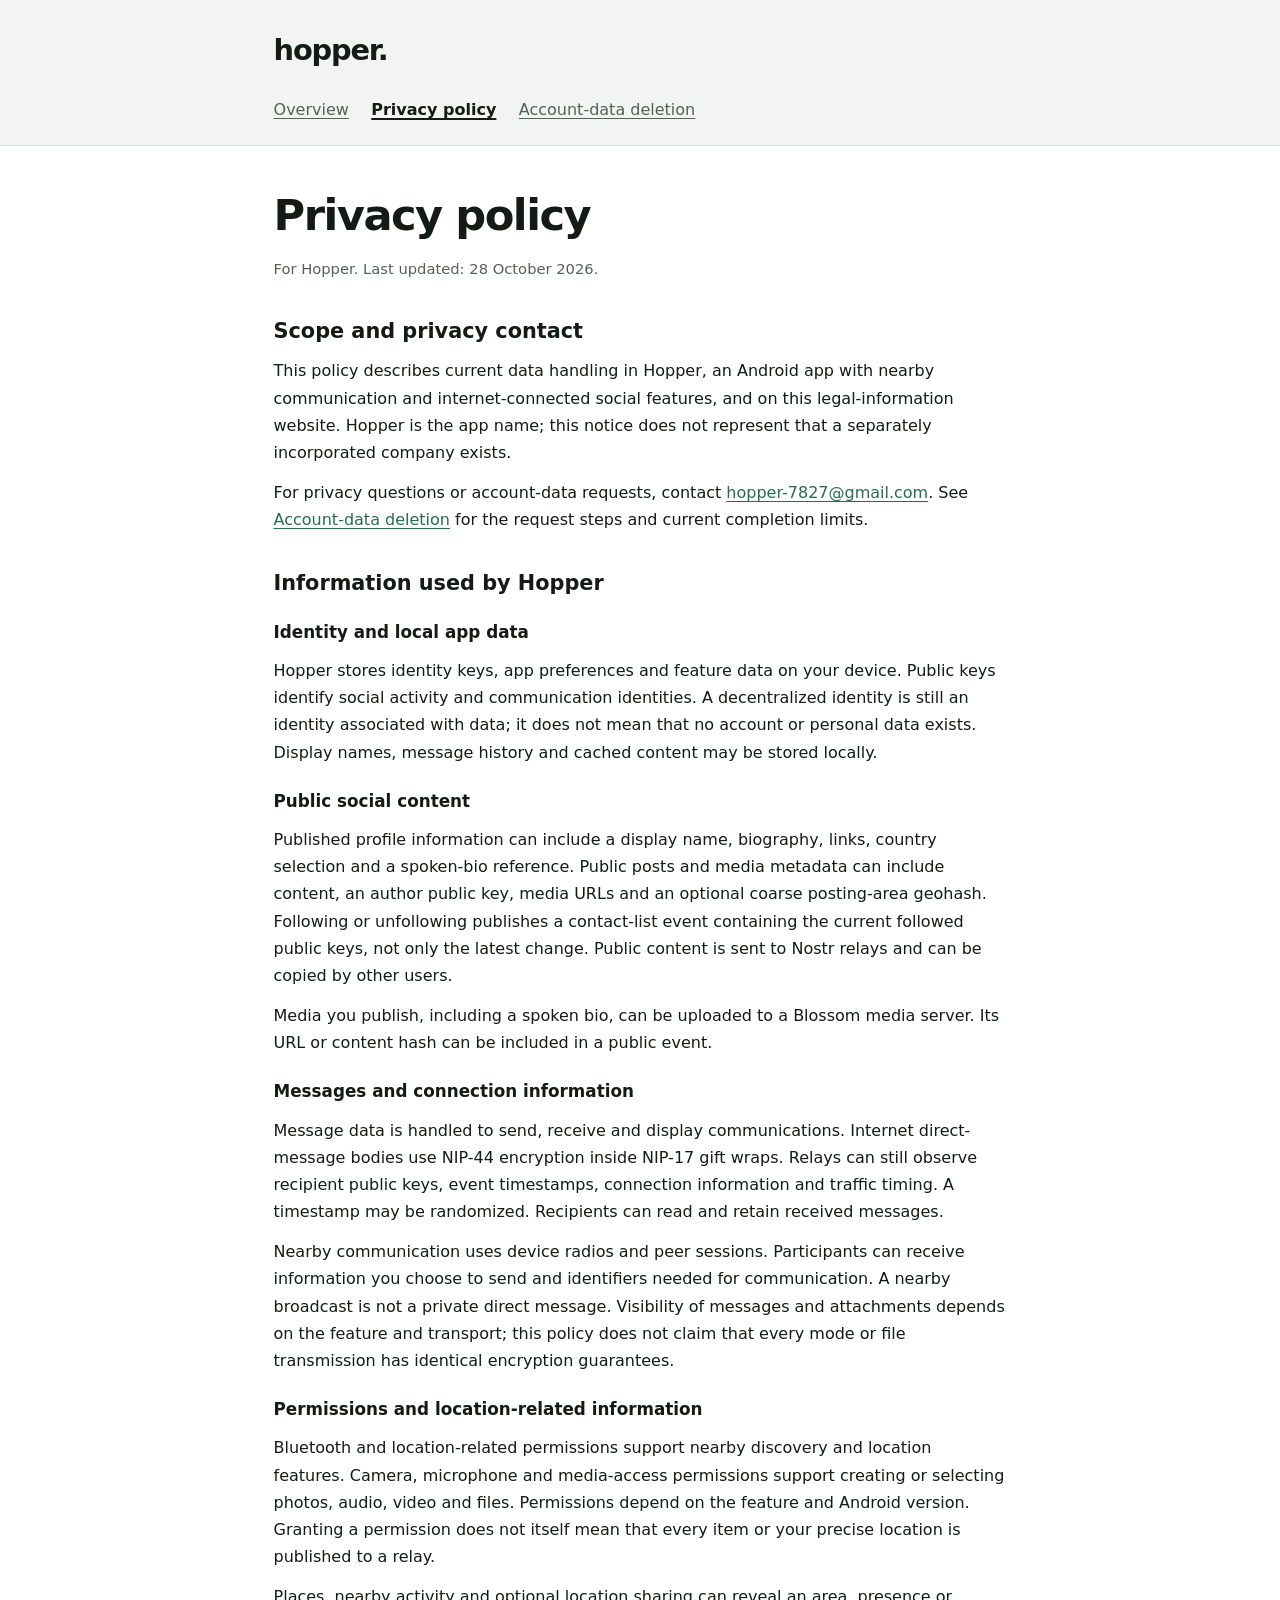
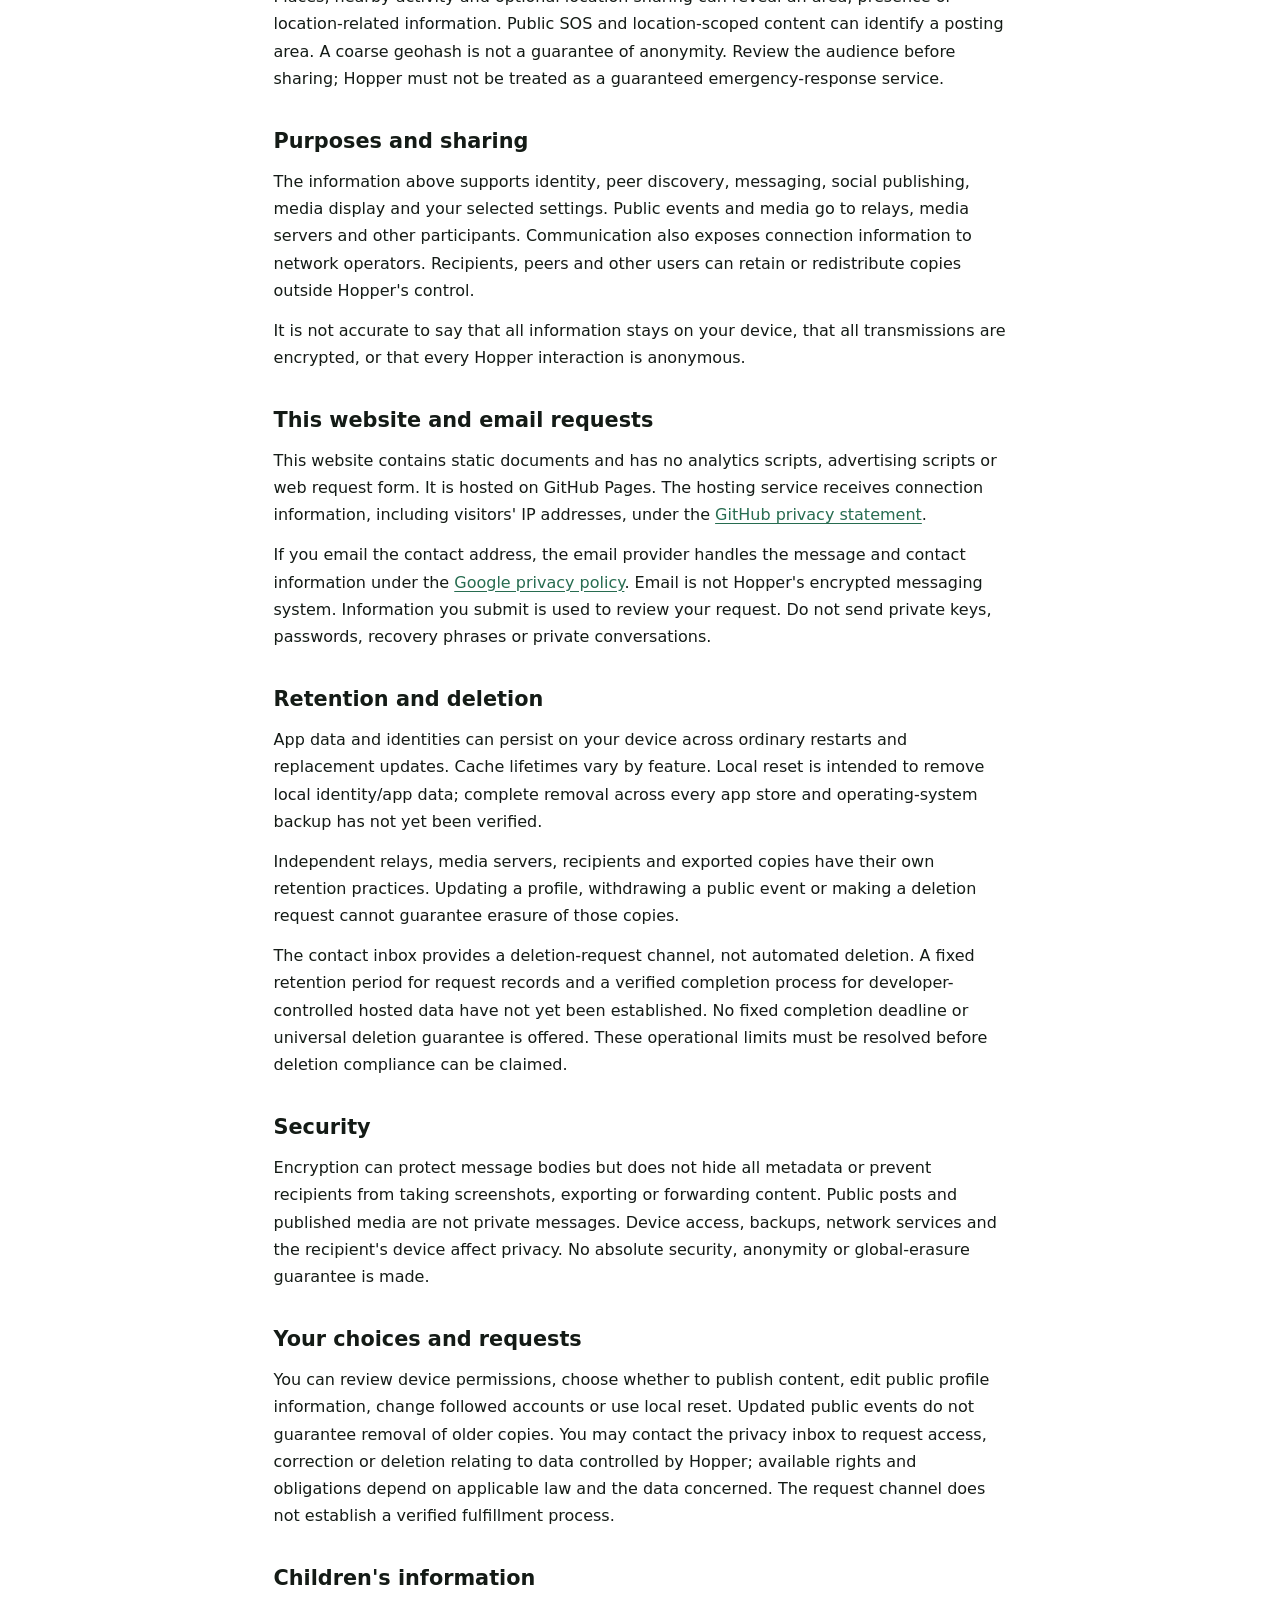
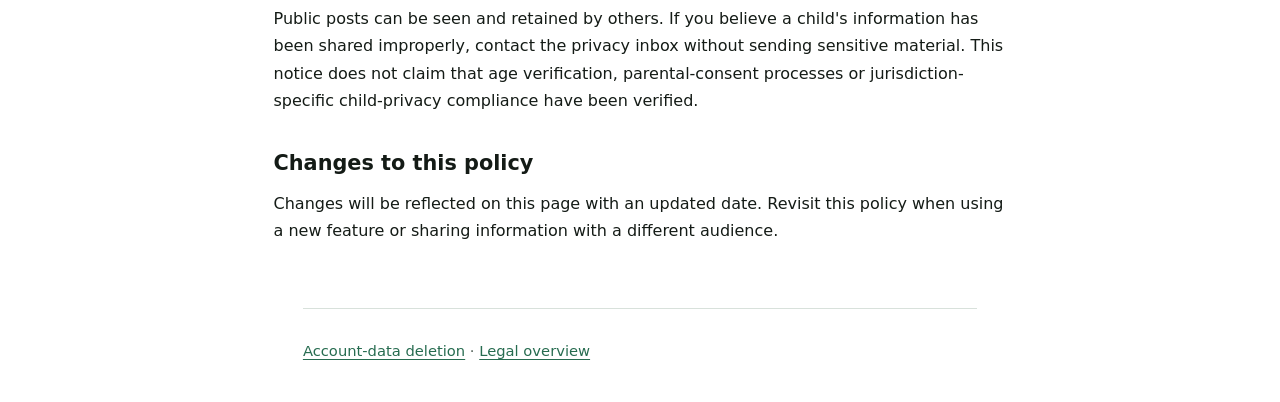
==== privacy.html @ befa7c21 "Publish Hopper privacy and account-data deletion information Describe current sharing, security and " ====
<!doctype html>
<html lang="en">
<head>
  <meta charset="utf-8">
  <meta name="viewport" content="width=device-width, initial-scale=1">
  <meta name="description" content="Privacy policy for Hopper, including data use, sharing, retention, security and account-data requests.">
  <title>Privacy policy | Hopper</title>
  <link rel="stylesheet" href="styles.css">
</head>
<body>
  <a class="skip" href="#main">Skip to content</a>
  <header><div class="header-inner">
    <a class="brand" href="index.html" aria-label="Hopper legal information">hopper.</a>
    <nav aria-label="Legal pages">
      <a href="index.html">Overview</a>
      <a href="privacy.html" aria-current="page">Privacy policy</a>
      <a href="deletion.html">Account-data deletion</a>
    </nav>
  </div></header>
  <main id="main">
    <h1>Privacy policy</h1>
    <p class="updated">For Hopper. Last updated: <time datetime="2026-10-28">28 October 2026</time>.</p>
    <h2>Scope and privacy contact</h2>
    <p>This policy describes current data handling in Hopper, an Android app with nearby communication and internet-connected social features, and on this legal-information website. Hopper is the app name; this notice does not represent that a separately incorporated company exists.</p>
    <p>For privacy questions or account-data requests, contact <a href="mailto:hopper-7827@gmail.com">hopper-7827@gmail.com</a>. See <a href="deletion.html">Account-data deletion</a> for the request steps and current completion limits.</p>
    <h2>Information used by Hopper</h2>
    <h3>Identity and local app data</h3>
    <p>Hopper stores identity keys, app preferences and feature data on your device. Public keys identify social activity and communication identities. A decentralized identity is still an identity associated with data; it does not mean that no account or personal data exists. Display names, message history and cached content may be stored locally.</p>
    <h3>Public social content</h3>
    <p>Published profile information can include a display name, biography, links, country selection and a spoken-bio reference. Public posts and media metadata can include content, an author public key, media URLs and an optional coarse posting-area geohash. Following or unfollowing publishes a contact-list event containing the current followed public keys, not only the latest change. Public content is sent to Nostr relays and can be copied by other users.</p>
    <p>Media you publish, including a spoken bio, can be uploaded to a Blossom media server. Its URL or content hash can be included in a public event.</p>
    <h3>Messages and connection information</h3>
    <p>Message data is handled to send, receive and display communications. Internet direct-message bodies use NIP-44 encryption inside NIP-17 gift wraps. Relays can still observe recipient public keys, event timestamps, connection information and traffic timing. A timestamp may be randomized. Recipients can read and retain received messages.</p>
    <p>Nearby communication uses device radios and peer sessions. Participants can receive information you choose to send and identifiers needed for communication. A nearby broadcast is not a private direct message. Visibility of messages and attachments depends on the feature and transport; this policy does not claim that every mode or file transmission has identical encryption guarantees.</p>
    <h3>Permissions and location-related information</h3>
    <p>Bluetooth and location-related permissions support nearby discovery and location features. Camera, microphone and media-access permissions support creating or selecting photos, audio, video and files. Permissions depend on the feature and Android version. Granting a permission does not itself mean that every item or your precise location is published to a relay.</p>
    <p>Places, nearby activity and optional location sharing can reveal an area, presence or location-related information. Public SOS and location-scoped content can identify a posting area. A coarse geohash is not a guarantee of anonymity. Review the audience before sharing; Hopper must not be treated as a guaranteed emergency-response service.</p>
    <h2>Purposes and sharing</h2>
    <p>The information above supports identity, peer discovery, messaging, social publishing, media display and your selected settings. Public events and media go to relays, media servers and other participants. Communication also exposes connection information to network operators. Recipients, peers and other users can retain or redistribute copies outside Hopper's control.</p>
    <p>It is not accurate to say that all information stays on your device, that all transmissions are encrypted, or that every Hopper interaction is anonymous.</p>
    <h2>This website and email requests</h2>
    <p>This website contains static documents and has no analytics scripts, advertising scripts or web request form. It is hosted on GitHub Pages. The hosting service receives connection information, including visitors' IP addresses, under the <a href="https://docs.github.com/en/site-policy/privacy-policies/github-general-privacy-statement">GitHub privacy statement</a>.</p>
    <p>If you email the contact address, the email provider handles the message and contact information under the <a href="https://policies.google.com/privacy">Google privacy policy</a>. Email is not Hopper's encrypted messaging system. Information you submit is used to review your request. Do not send private keys, passwords, recovery phrases or private conversations.</p>
    <h2>Retention and deletion</h2>
    <p>App data and identities can persist on your device across ordinary restarts and replacement updates. Cache lifetimes vary by feature. Local reset is intended to remove local identity/app data; complete removal across every app store and operating-system backup has not yet been verified.</p>
    <p>Independent relays, media servers, recipients and exported copies have their own retention practices. Updating a profile, withdrawing a public event or making a deletion request cannot guarantee erasure of those copies.</p>
    <p>The contact inbox provides a deletion-request channel, not automated deletion. A fixed retention period for request records and a verified completion process for developer-controlled hosted data have not yet been established. No fixed completion deadline or universal deletion guarantee is offered. These operational limits must be resolved before deletion compliance can be claimed.</p>
    <h2>Security</h2>
    <p>Encryption can protect message bodies but does not hide all metadata or prevent recipients from taking screenshots, exporting or forwarding content. Public posts and published media are not private messages. Device access, backups, network services and the recipient's device affect privacy. No absolute security, anonymity or global-erasure guarantee is made.</p>
    <h2>Your choices and requests</h2>
    <p>You can review device permissions, choose whether to publish content, edit public profile information, change followed accounts or use local reset. Updated public events do not guarantee removal of older copies. You may contact the privacy inbox to request access, correction or deletion relating to data controlled by Hopper; available rights and obligations depend on applicable law and the data concerned. The request channel does not establish a verified fulfillment process.</p>
    <h2>Children's information</h2>
    <p>Public posts can be seen and retained by others. If you believe a child's information has been shared improperly, contact the privacy inbox without sending sensitive material. This notice does not claim that age verification, parental-consent processes or jurisdiction-specific child-privacy compliance have been verified.</p>
    <h2>Changes to this policy</h2>
    <p>Changes will be reflected on this page with an updated date. Revisit this policy when using a new feature or sharing information with a different audience.</p>
  </main>
  <footer><p><a href="deletion.html">Account-data deletion</a> · <a href="index.html">Legal overview</a></p></footer>
</body>
</html>
---- styles.css ----
:root {
  color-scheme: light;
  --paper: #f1f4f2;
  --ink: #141b16;
  --muted: #536159;
  --accent: #276c50;
  --rule: #d8e1db;
}
* { box-sizing: border-box; }
body {
  margin: 0;
  background: #fff;
  color: var(--ink);
  font: 1rem/1.7 system-ui, -apple-system, BlinkMacSystemFont, "Segoe UI", sans-serif;
}
a { color: var(--accent); text-underline-offset: .18em; }
a:hover { text-decoration-thickness: 2px; }
a:focus-visible { outline: 3px solid var(--accent); outline-offset: 4px; border-radius: 2px; }
.skip { position: absolute; top: -100px; left: 1rem; background: #fff; padding: .75rem; }
.skip:focus { top: 1rem; z-index: 1; }
header { background: var(--paper); border-bottom: 1px solid var(--rule); }
.header-inner, main, footer { width: min(100% - 3rem, 72ch); margin-inline: auto; }
.header-inner { padding-block: 1.6rem 1rem; }
.brand { color: var(--ink); font-size: 1.8rem; font-weight: 750; letter-spacing: -.04em; text-decoration: none; }
nav { display: flex; flex-wrap: wrap; gap: .4rem 1.4rem; margin-top: 1rem; }
nav a { padding: .35rem 0; color: var(--muted); }
nav a[aria-current="page"] { color: var(--ink); text-decoration-thickness: 2px; font-weight: 650; }
main { padding-block: 2.8rem 3.2rem; }
h1 { font-size: clamp(2rem, 6vw, 2.7rem); line-height: 1.15; letter-spacing: -.035em; margin: 0 0 1rem; }
h2 { font-size: 1.3rem; line-height: 1.35; margin: 2.2rem 0 .65rem; }
h3 { font-size: 1.05rem; line-height: 1.4; margin: 1.5rem 0 .5rem; }
p, ul, ol { margin: .8rem 0; }
li { margin-block: .45rem; }
.updated, footer { color: var(--muted); font-size: .92rem; }
.notice { border-left: 3px solid var(--accent); padding-left: 1.1rem; margin-block: 1.5rem; }
footer { border-top: 1px solid var(--rule); padding-block: 1.4rem 2rem; }
footer p { margin: .4rem 0; }
@media (max-width: 420px) {
  .header-inner, main, footer { width: calc(100% - 2rem); }
  main { padding-block: 2rem; }
}
@media print {
  header, footer, .skip { display: none; }
  main { width: 100%; padding: 0; }
  a { color: inherit; }
  h2, h3 { break-after: avoid; }
}
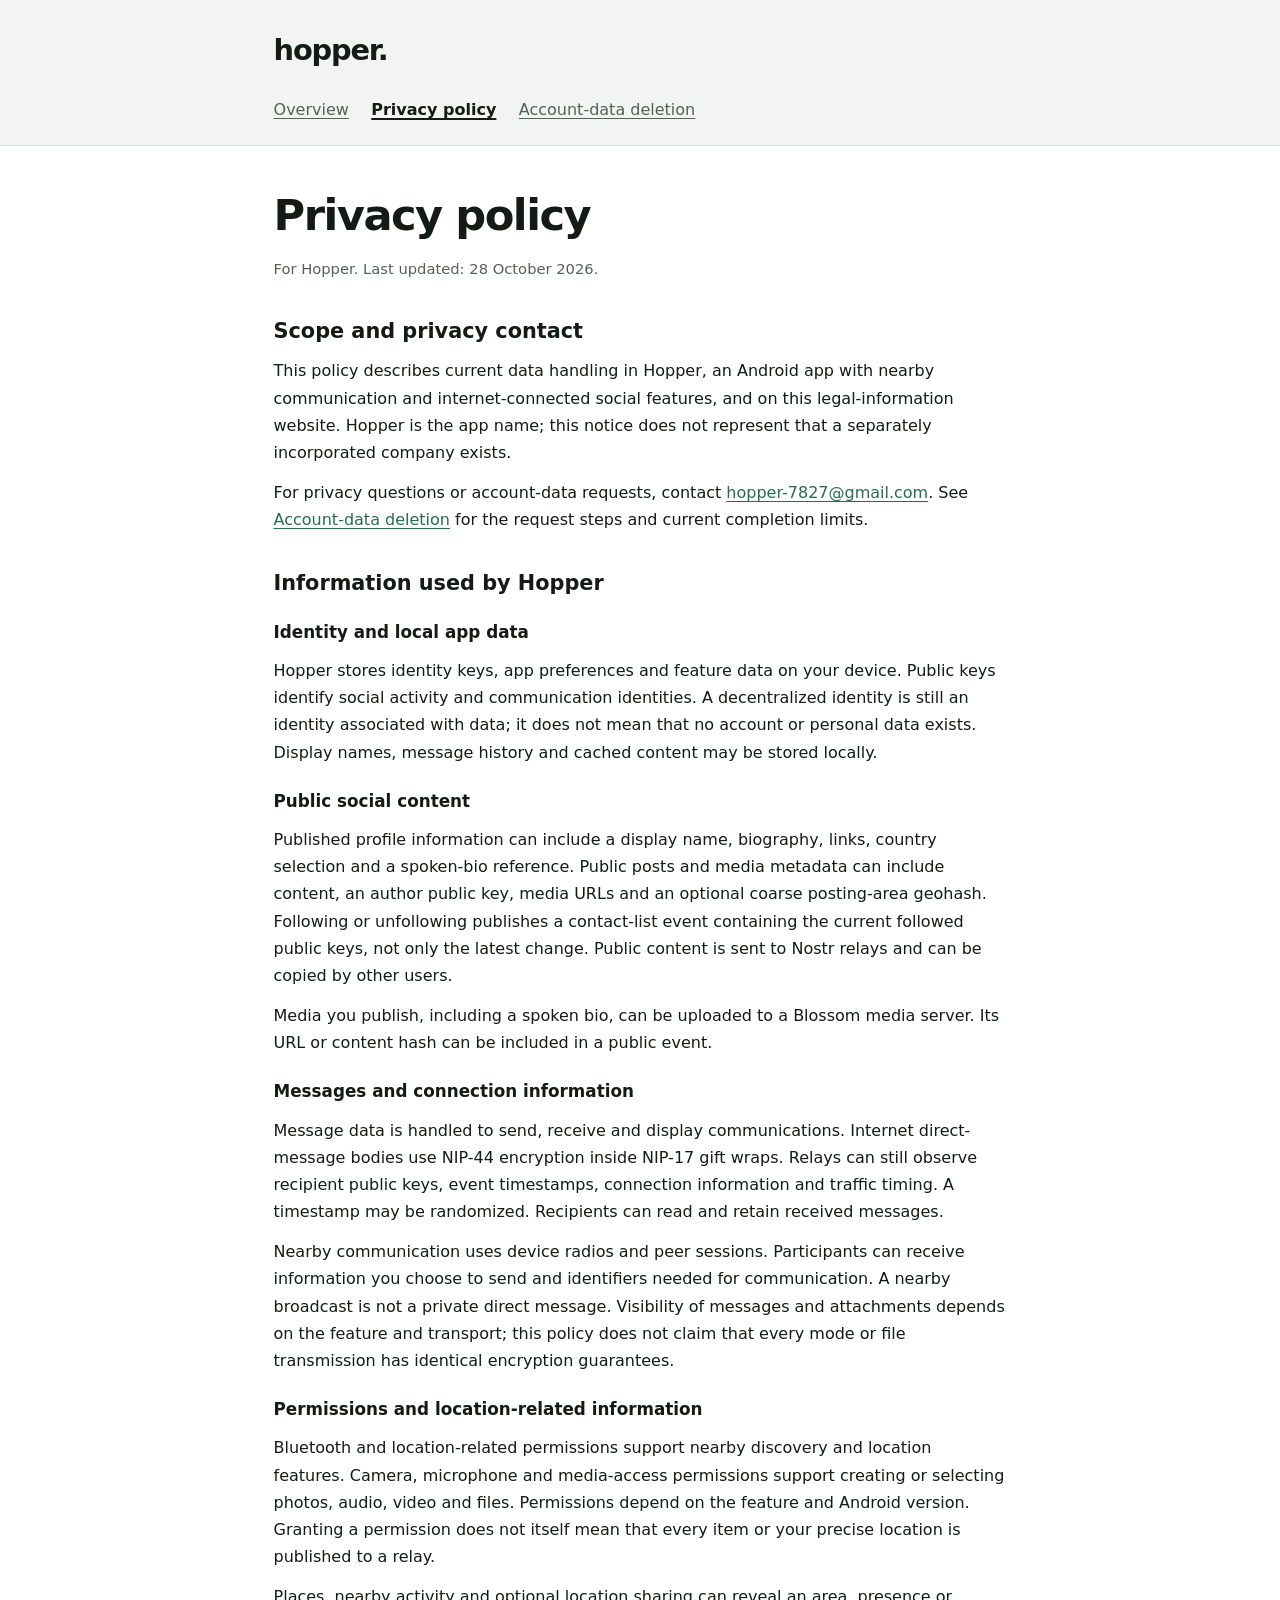
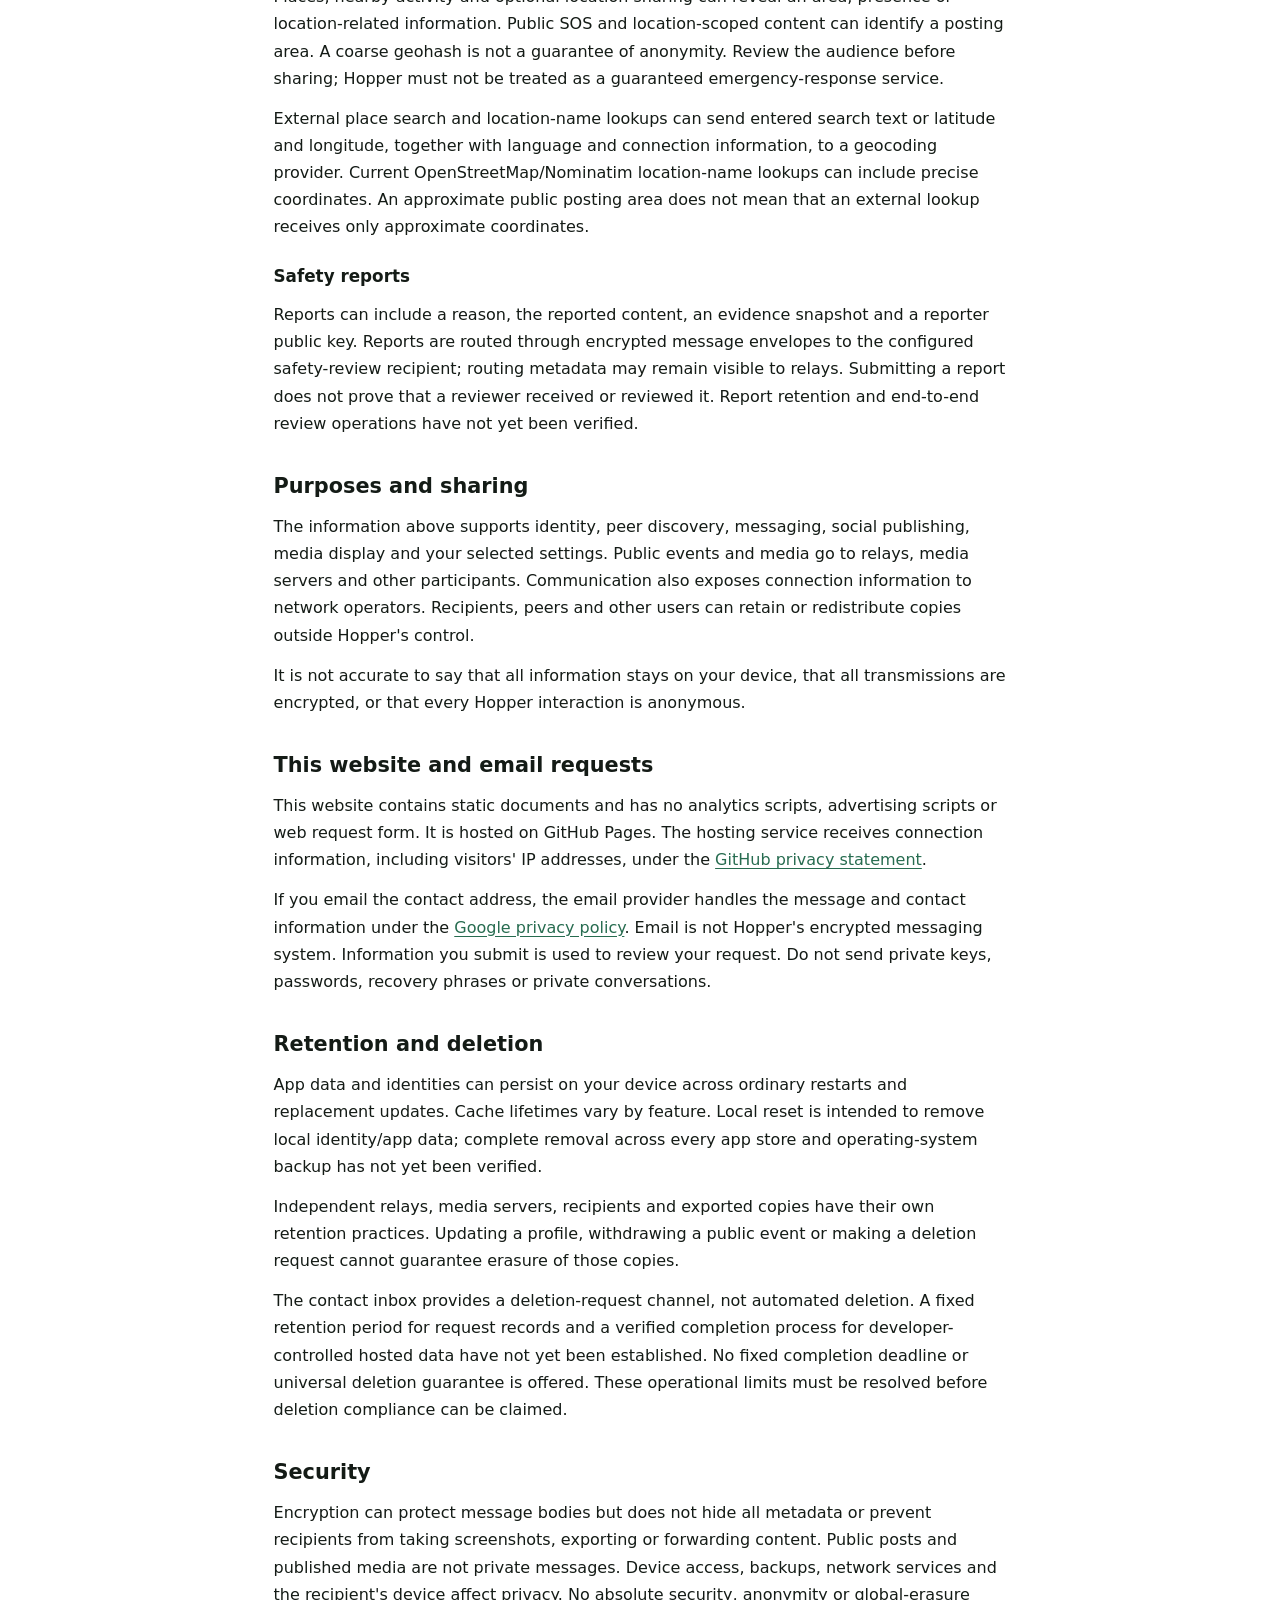
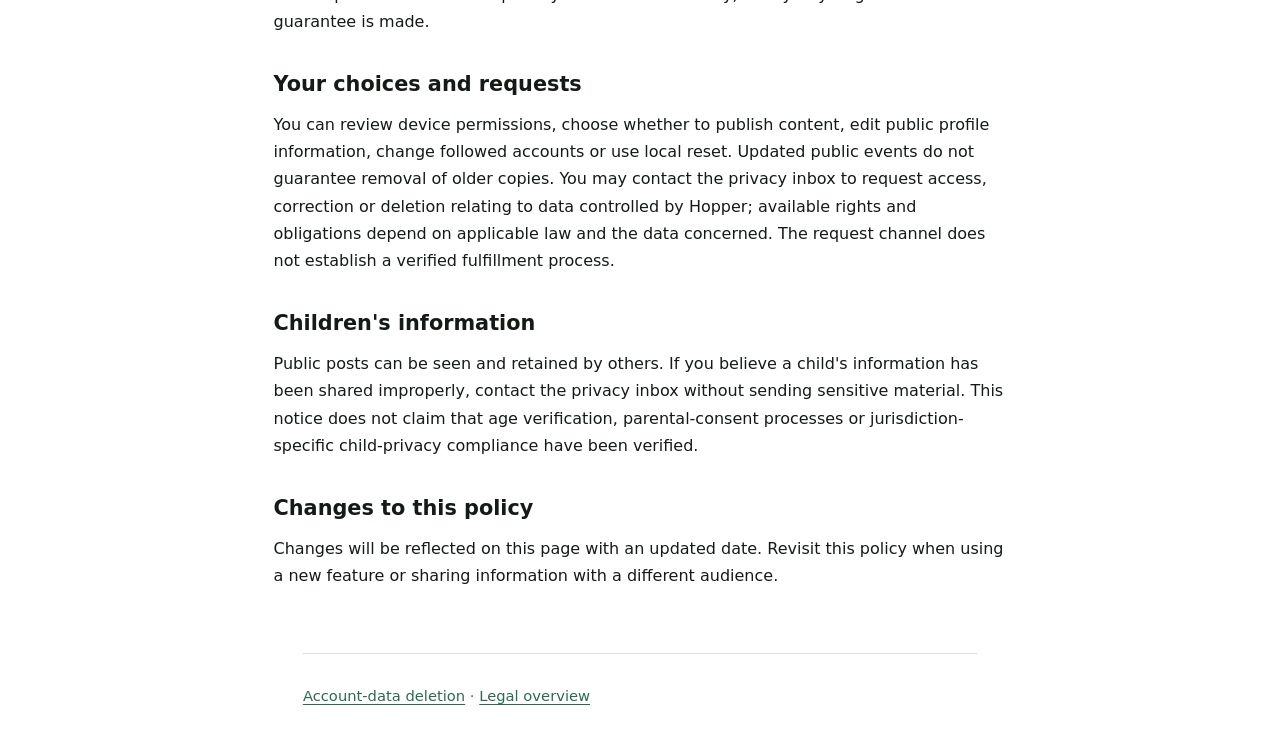
==== commit 8e67a6ab: "Clarify Hopper geocoding and safety-report privacy Disclose precise-coordinate lookups and report da" ====
--- a/privacy.html
+++ b/privacy.html
@@ -35,6 +35,9 @@
     <h3>Permissions and location-related information</h3>
     <p>Bluetooth and location-related permissions support nearby discovery and location features. Camera, microphone and media-access permissions support creating or selecting photos, audio, video and files. Permissions depend on the feature and Android version. Granting a permission does not itself mean that every item or your precise location is published to a relay.</p>
     <p>Places, nearby activity and optional location sharing can reveal an area, presence or location-related information. Public SOS and location-scoped content can identify a posting area. A coarse geohash is not a guarantee of anonymity. Review the audience before sharing; Hopper must not be treated as a guaranteed emergency-response service.</p>
+    <p>External place search and location-name lookups can send entered search text or latitude and longitude, together with language and connection information, to a geocoding provider. Current OpenStreetMap/Nominatim location-name lookups can include precise coordinates. An approximate public posting area does not mean that an external lookup receives only approximate coordinates.</p>
+    <h3>Safety reports</h3>
+    <p>Reports can include a reason, the reported content, an evidence snapshot and a reporter public key. Reports are routed through encrypted message envelopes to the configured safety-review recipient; routing metadata may remain visible to relays. Submitting a report does not prove that a reviewer received or reviewed it. Report retention and end-to-end review operations have not yet been verified.</p>
     <h2>Purposes and sharing</h2>
     <p>The information above supports identity, peer discovery, messaging, social publishing, media display and your selected settings. Public events and media go to relays, media servers and other participants. Communication also exposes connection information to network operators. Recipients, peers and other users can retain or redistribute copies outside Hopper's control.</p>
     <p>It is not accurate to say that all information stays on your device, that all transmissions are encrypted, or that every Hopper interaction is anonymous.</p>
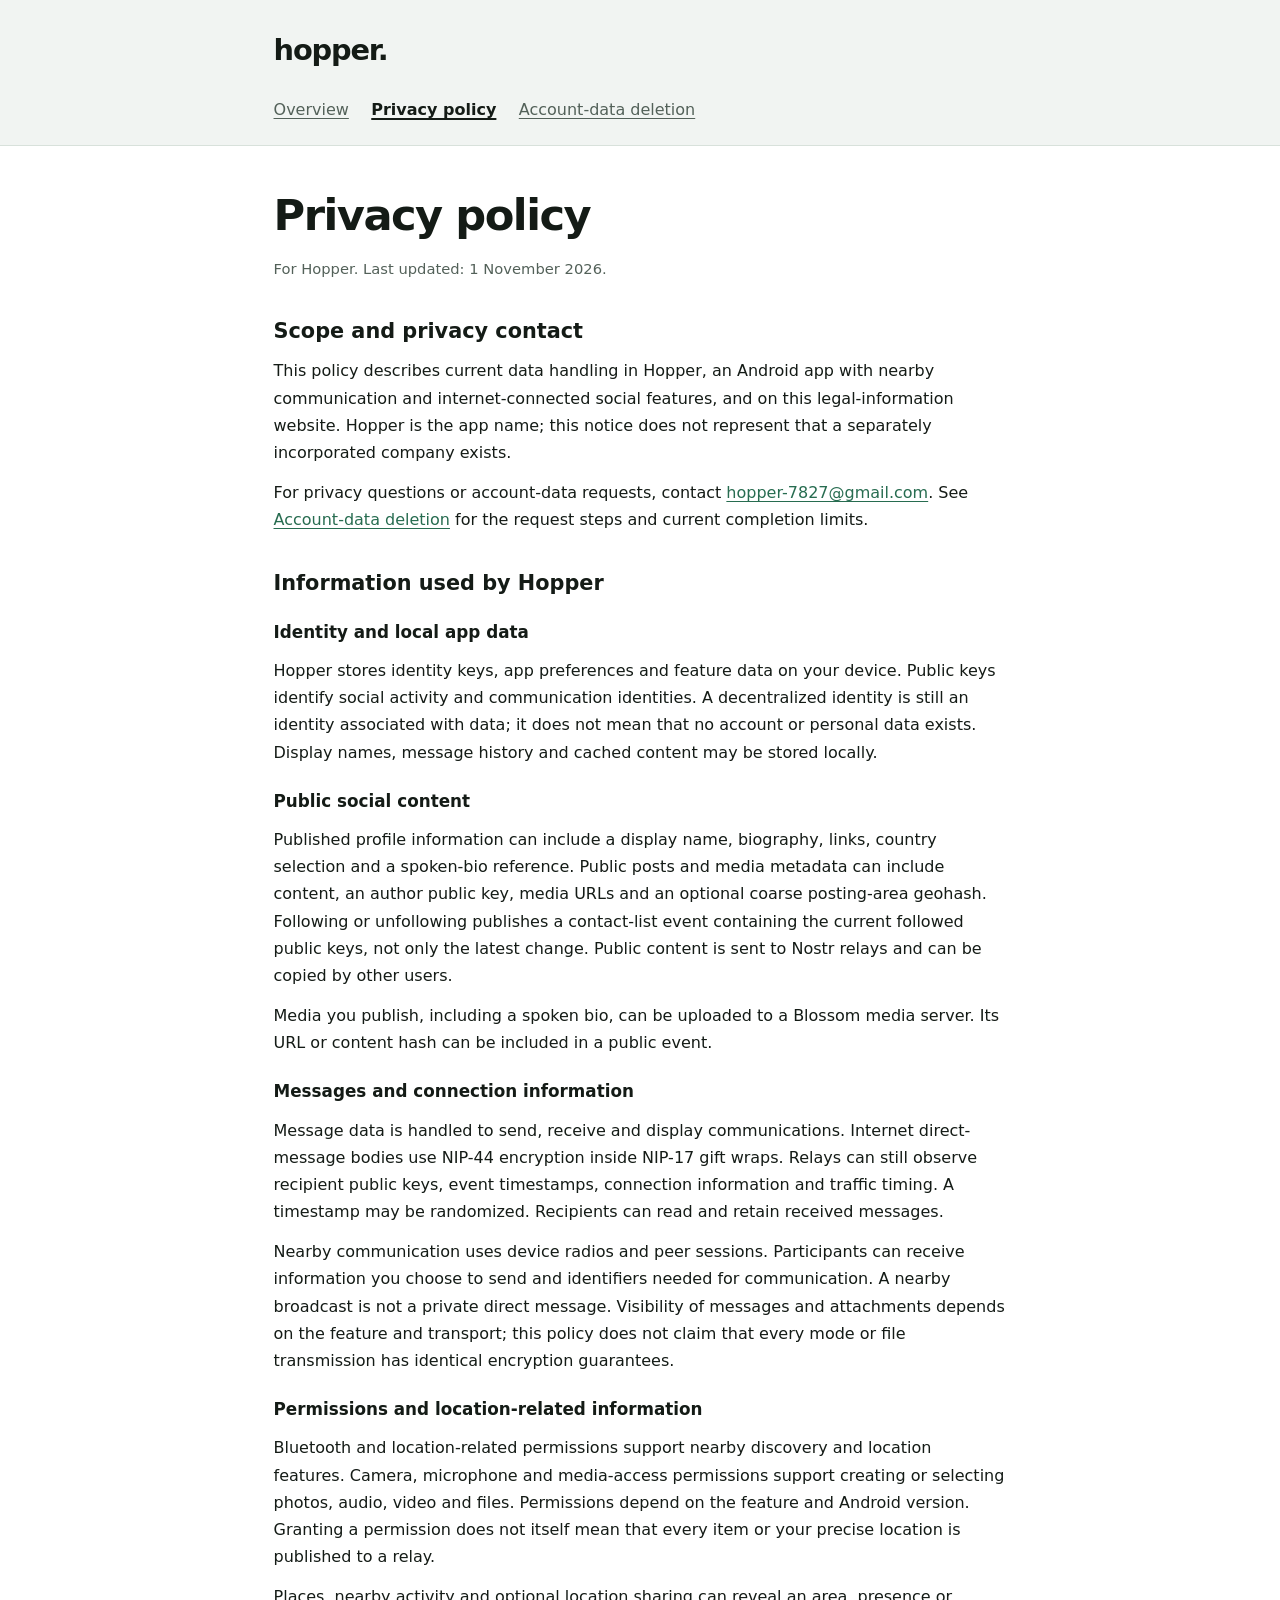
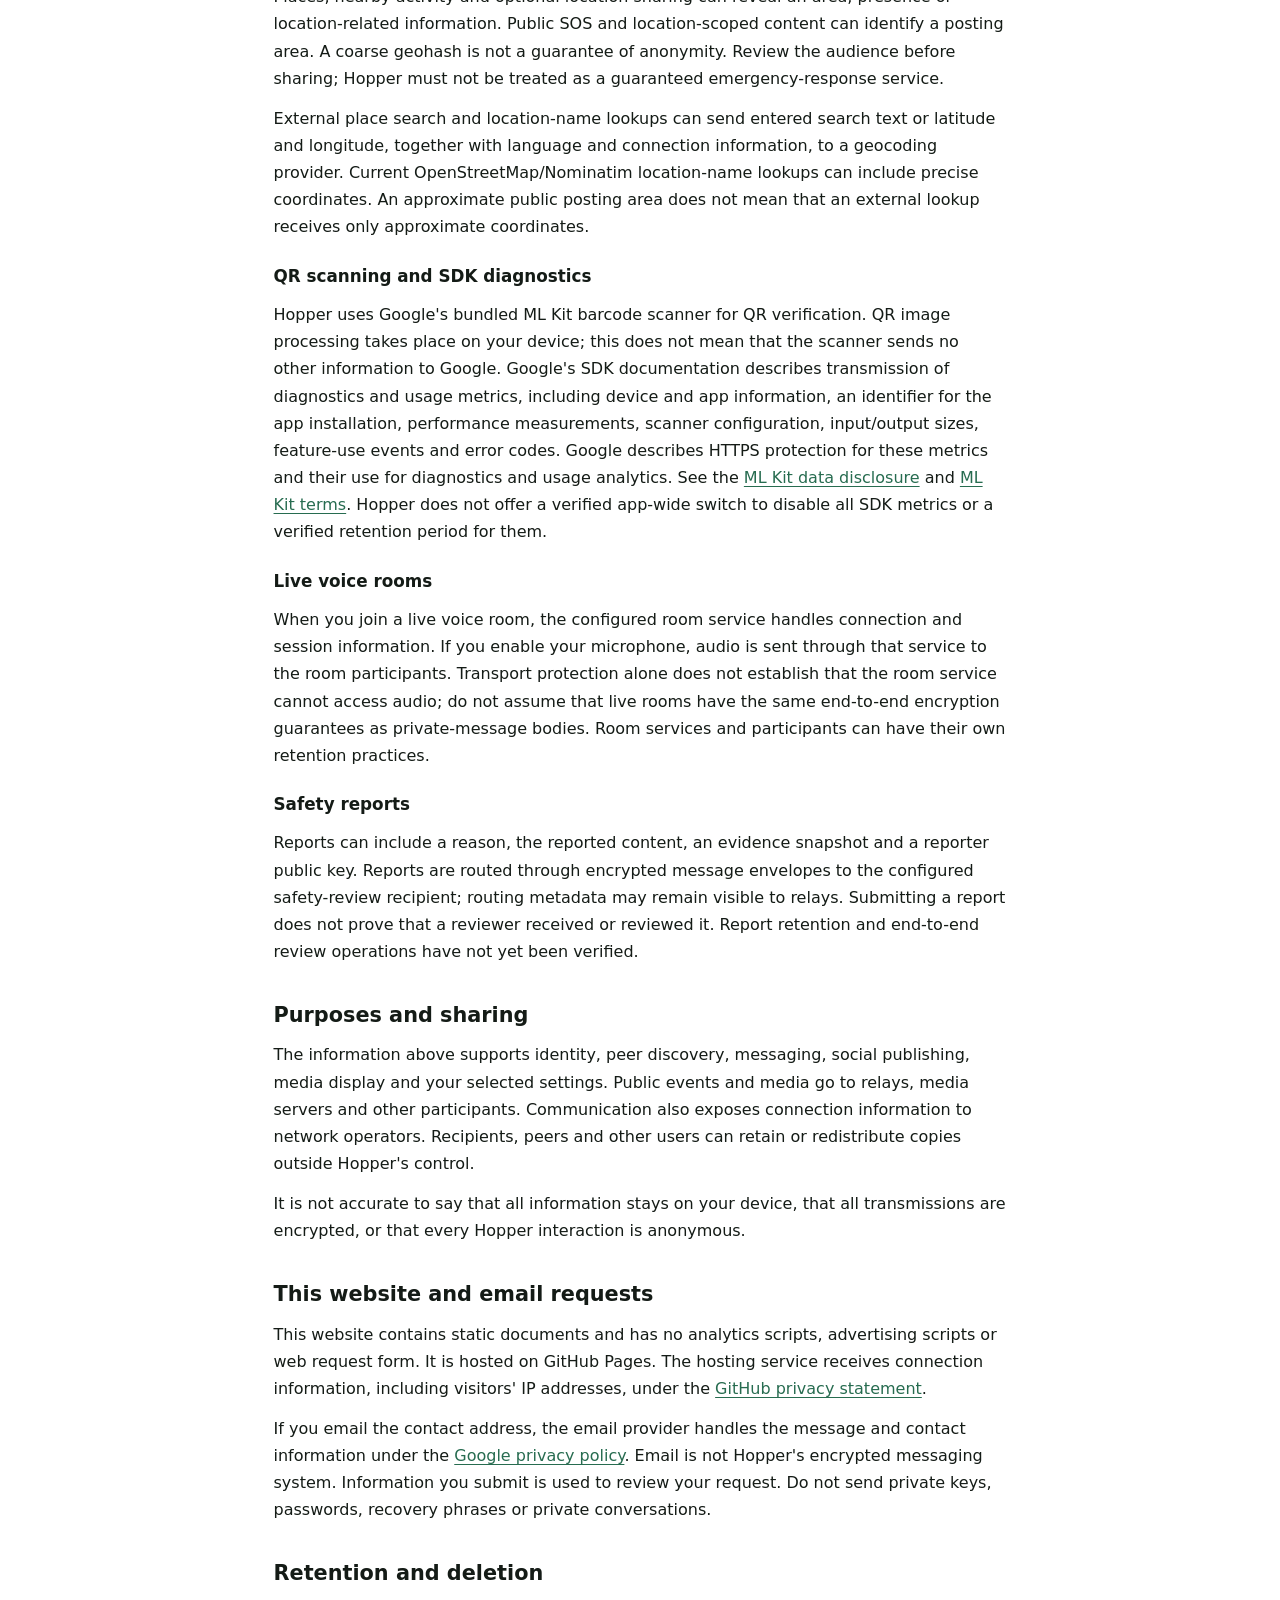
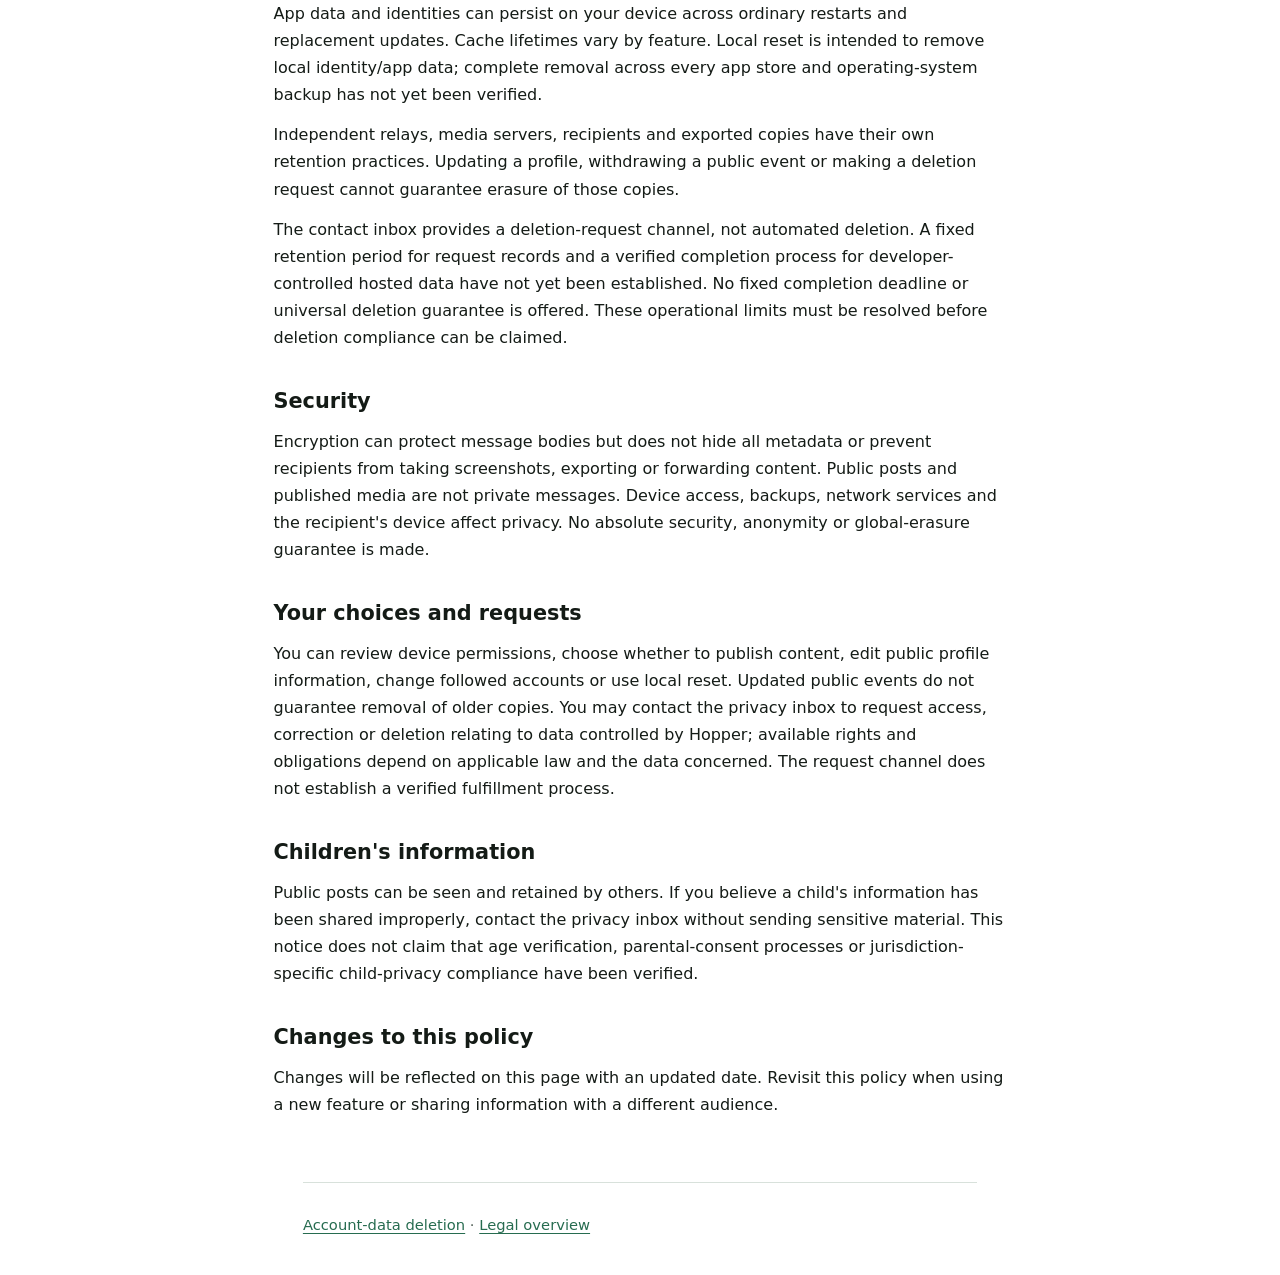
==== commit 4b3b1646: "Clarify QR diagnostics and live voice-room privacy Co-authored-by: Copilot <223556219+Copilot@users." ====
--- a/privacy.html
+++ b/privacy.html
@@ -19,7 +19,7 @@
   </div></header>
   <main id="main">
     <h1>Privacy policy</h1>
-    <p class="updated">For Hopper. Last updated: <time datetime="2026-10-28">28 October 2026</time>.</p>
+    <p class="updated">For Hopper. Last updated: <time datetime="2026-11-01">1 November 2026</time>.</p>
     <h2>Scope and privacy contact</h2>
     <p>This policy describes current data handling in Hopper, an Android app with nearby communication and internet-connected social features, and on this legal-information website. Hopper is the app name; this notice does not represent that a separately incorporated company exists.</p>
     <p>For privacy questions or account-data requests, contact <a href="mailto:hopper-7827@gmail.com">hopper-7827@gmail.com</a>. See <a href="deletion.html">Account-data deletion</a> for the request steps and current completion limits.</p>
@@ -36,6 +36,10 @@
     <p>Bluetooth and location-related permissions support nearby discovery and location features. Camera, microphone and media-access permissions support creating or selecting photos, audio, video and files. Permissions depend on the feature and Android version. Granting a permission does not itself mean that every item or your precise location is published to a relay.</p>
     <p>Places, nearby activity and optional location sharing can reveal an area, presence or location-related information. Public SOS and location-scoped content can identify a posting area. A coarse geohash is not a guarantee of anonymity. Review the audience before sharing; Hopper must not be treated as a guaranteed emergency-response service.</p>
     <p>External place search and location-name lookups can send entered search text or latitude and longitude, together with language and connection information, to a geocoding provider. Current OpenStreetMap/Nominatim location-name lookups can include precise coordinates. An approximate public posting area does not mean that an external lookup receives only approximate coordinates.</p>
+    <h3>QR scanning and SDK diagnostics</h3>
+    <p>Hopper uses Google's bundled ML Kit barcode scanner for QR verification. QR image processing takes place on your device; this does not mean that the scanner sends no other information to Google. Google's SDK documentation describes transmission of diagnostics and usage metrics, including device and app information, an identifier for the app installation, performance measurements, scanner configuration, input/output sizes, feature-use events and error codes. Google describes HTTPS protection for these metrics and their use for diagnostics and usage analytics. See the <a href="https://developers.google.com/ml-kit/android-data-disclosure">ML Kit data disclosure</a> and <a href="https://developers.google.com/ml-kit/terms">ML Kit terms</a>. Hopper does not offer a verified app-wide switch to disable all SDK metrics or a verified retention period for them.</p>
+    <h3>Live voice rooms</h3>
+    <p>When you join a live voice room, the configured room service handles connection and session information. If you enable your microphone, audio is sent through that service to the room participants. Transport protection alone does not establish that the room service cannot access audio; do not assume that live rooms have the same end-to-end encryption guarantees as private-message bodies. Room services and participants can have their own retention practices.</p>
     <h3>Safety reports</h3>
     <p>Reports can include a reason, the reported content, an evidence snapshot and a reporter public key. Reports are routed through encrypted message envelopes to the configured safety-review recipient; routing metadata may remain visible to relays. Submitting a report does not prove that a reviewer received or reviewed it. Report retention and end-to-end review operations have not yet been verified.</p>
     <h2>Purposes and sharing</h2>
